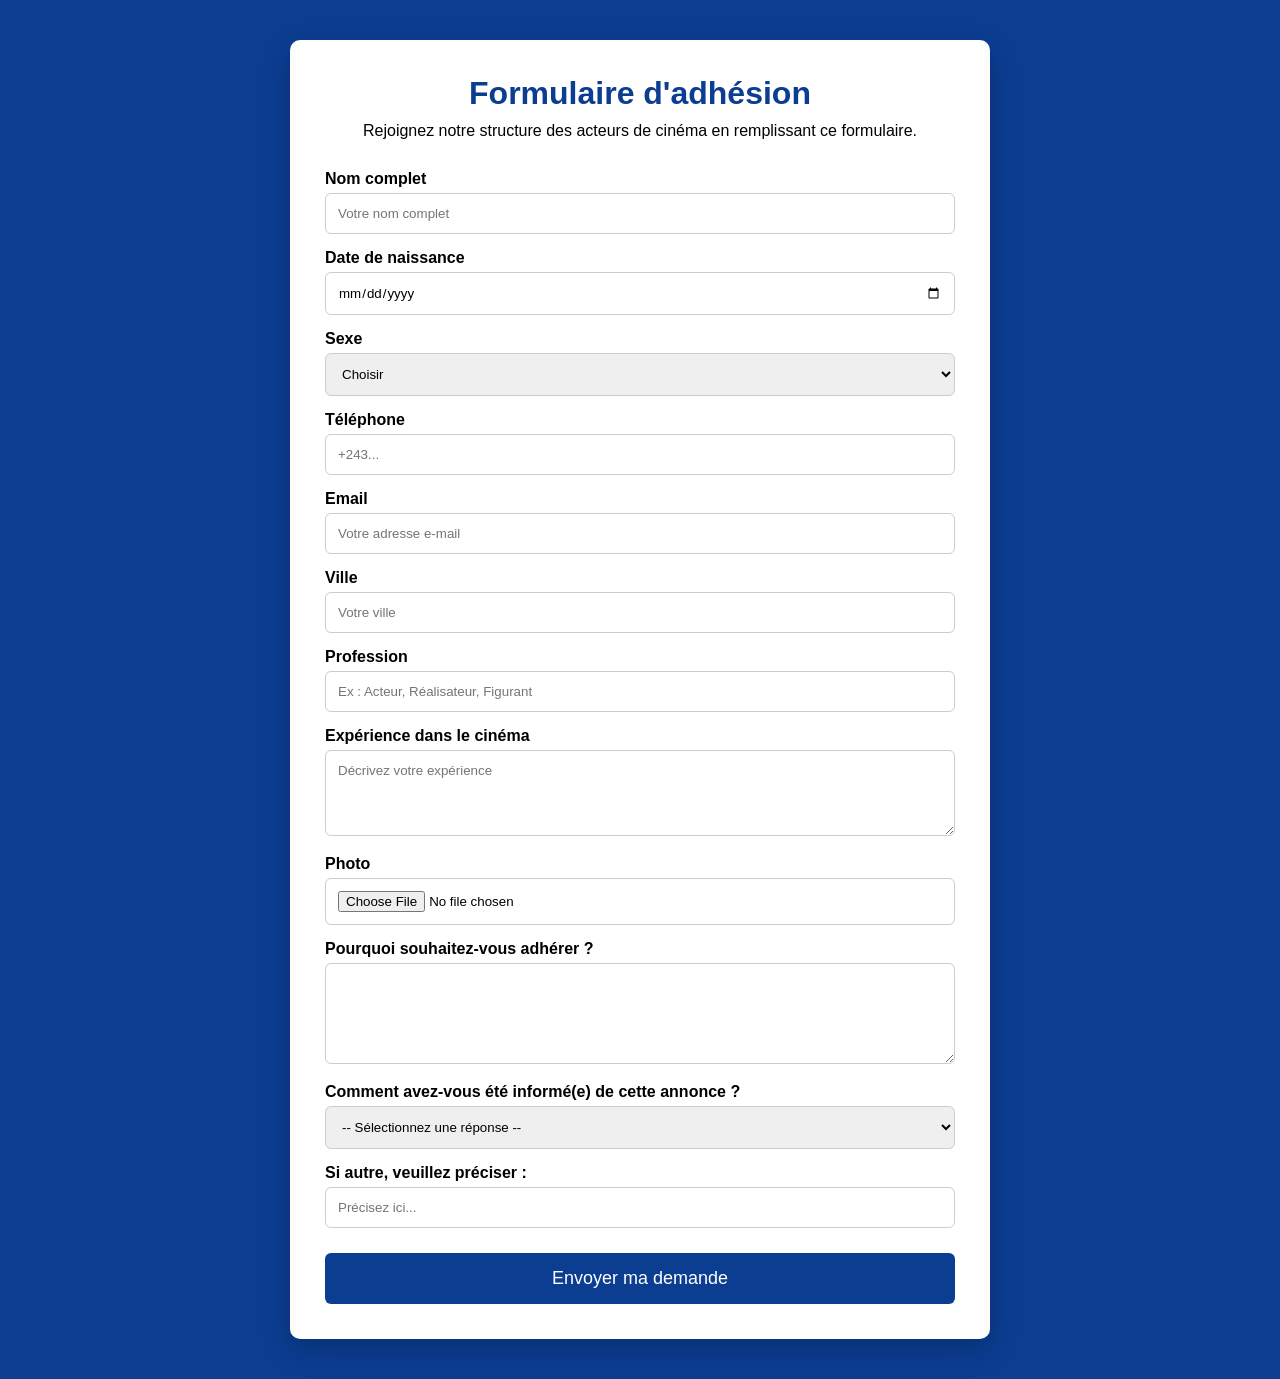
==== index.html @ 92d0492a "Renommer adhesion.html en index.html" ====
<!DOCTYPE html>
<html lang="fr">
<head>
<meta charset="UTF-8">
<meta name="viewport" content="width=device-width, initial-scale=1.0">
<title>Adhésion - Structure des Acteurs de Cinéma</title>

<link rel="stylesheet" href="style.css">
</head>

<body>

<div class="container">

<h1>Formulaire d'adhésion</h1>

<p>Rejoignez notre structure des acteurs de cinéma en remplissant ce formulaire.</p>

<form action="#" method="post">

<label>Nom complet</label>
<input type="text" placeholder="Votre nom complet" required>

<label>Date de naissance</label>
<input type="date" required>

<label>Sexe</label>
<select required>
<option value="">Choisir</option>
<option>Homme</option>
<option>Femme</option>
</select>

<label>Téléphone</label>
<input type="tel" placeholder="+243..." required>

<label>Email</label>
<input type="email" placeholder="Votre adresse e-mail">

<label>Ville</label>
<input type="text" placeholder="Votre ville">

<label>Profession</label>
<input type="text" placeholder="Ex : Acteur, Réalisateur, Figurant">

<label>Expérience dans le cinéma</label>
<textarea rows="4" placeholder="Décrivez votre expérience"></textarea>

<label>Photo</label>
<input type="file" accept="image/*">

<label>Pourquoi souhaitez-vous adhérer ?</label>
<textarea rows="5"></textarea>
<label for="source">Comment avez-vous été informé(e) de cette annonce ?</label>

<select id="source" name="source" required>
    <option value="">-- Sélectionnez une réponse --</option>
    <option value="facebook">Facebook</option>
    <option value="whatsapp">WhatsApp</option>
    <option value="instagram">Instagram</option>
    <option value="tiktok">TikTok</option>
    <option value="youtube">YouTube</option>
    <option value="radio">Radio</option>
    <option value="television">Télévision</option>
    <option value="ami">Par un ami ou un proche</option>
    <option value="affiche">Affiche ou banderole</option>
    <option value="site">Site web</option>
    <option value="autre">Autre</option>
</select><label for="autreSource">Si autre, veuillez préciser :</label>

<input
    type="text"
    id="autreSource"
    name="autreSource"
    placeholder="Précisez ici...">
<button type="submit">Envoyer ma demande</button>

</form>

</div>

</body>
</html>
---- style.css ----
*{
margin:0;
padding:0;
box-sizing:border-box;
font-family:Arial, sans-serif;
}

body{
background:#0b3d91;
padding:40px;
}

.container{
max-width:700px;
margin:auto;
background:white;
padding:35px;
border-radius:10px;
box-shadow:0 10px 30px rgba(0,0,0,.2);
}

h1{
text-align:center;
color:#0b3d91;
margin-bottom:10px;
}

p{
text-align:center;
margin-bottom:30px;
}

label{
display:block;
margin-top:15px;
font-weight:bold;
}

input,
select,
textarea{
width:100%;
padding:12px;
margin-top:5px;
border:1px solid #ccc;
border-radius:6px;
}

button{
margin-top:25px;
width:100%;
padding:15px;
background:#0b3d91;
color:white;
font-size:18px;
border:none;
border-radius:6px;
cursor:pointer;
}

button:hover{
background:#072c6a;
}
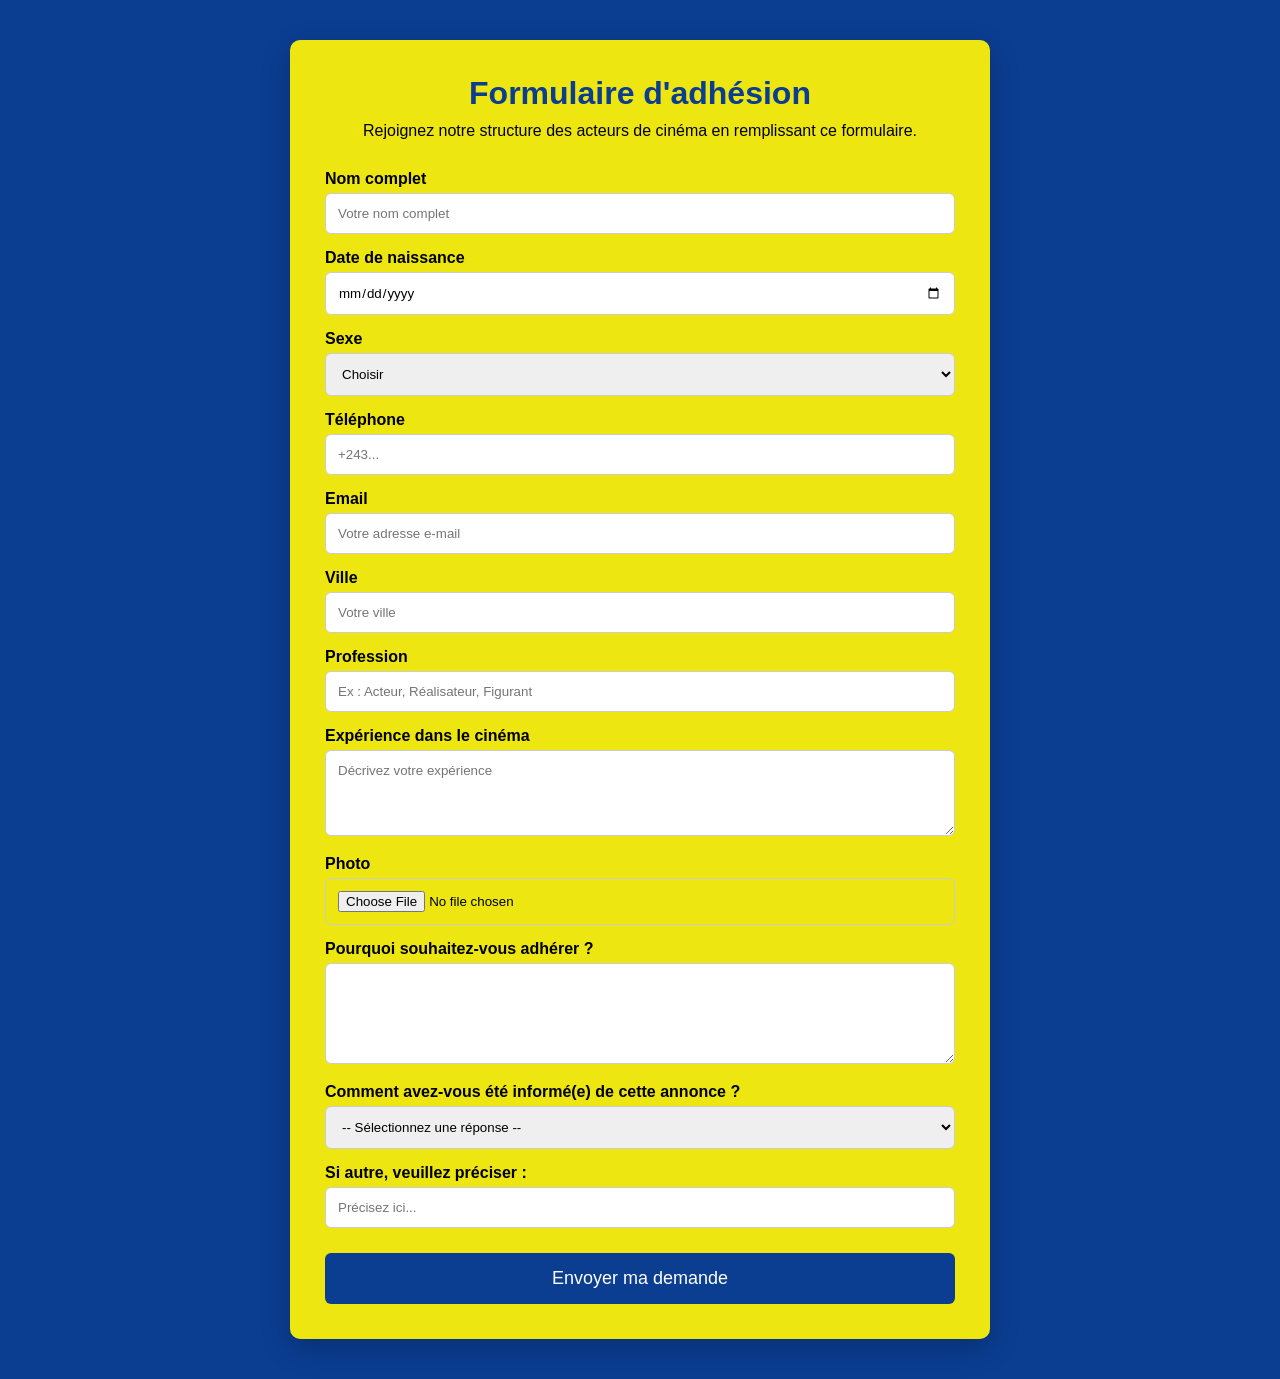
==== commit ccce0d44: "Connexion Formspree" ====
--- a/index.html
+++ b/index.html
@@ -16,41 +16,42 @@
 
 <p>Rejoignez notre structure des acteurs de cinéma en remplissant ce formulaire.</p>
 
-<form action="#" method="post">
+<form action="https://formspree.io/f/xykrbzqd" method="POST" enctype="multipart/form-data">
 
 <label>Nom complet</label>
-<input type="text" placeholder="Votre nom complet" required>
+<input type="text" name="nom_complet" placeholder="Votre nom complet" required>
 
 <label>Date de naissance</label>
-<input type="date" required>
+<input type="date" name="date_naissance" required>
 
 <label>Sexe</label>
-<select required>
+<select name="sexe" required>
 <option value="">Choisir</option>
 <option>Homme</option>
 <option>Femme</option>
 </select>
 
 <label>Téléphone</label>
-<input type="tel" placeholder="+243..." required>
+<input type="tel" name="telephone" placeholder="+243..." required>
 
 <label>Email</label>
-<input type="email" placeholder="Votre adresse e-mail">
+<input type="email" name="email" placeholder="Votre adresse e-mail">
 
 <label>Ville</label>
-<input type="text" placeholder="Votre ville">
+<input type="text" name="ville" placeholder="Votre ville">
 
 <label>Profession</label>
-<input type="text" placeholder="Ex : Acteur, Réalisateur, Figurant">
+<input type="text" name="profession" placeholder="Ex : Acteur, Réalisateur, Figurant">
 
 <label>Expérience dans le cinéma</label>
-<textarea rows="4" placeholder="Décrivez votre expérience"></textarea>
+<textarea name="experience" rows="4" placeholder="Décrivez votre expérience"></textarea>
 
 <label>Photo</label>
-<input type="file" accept="image/*">
+<input type="file" name="photo" accept="image/*">
 
 <label>Pourquoi souhaitez-vous adhérer ?</label>
-<textarea rows="5"></textarea>
+<textarea name="motivation" rows="5"></textarea>
+
 <label for="source">Comment avez-vous été informé(e) de cette annonce ?</label>
 
 <select id="source" name="source" required>
@@ -66,13 +67,16 @@
     <option value="affiche">Affiche ou banderole</option>
     <option value="site">Site web</option>
     <option value="autre">Autre</option>
-</select><label for="autreSource">Si autre, veuillez préciser :</label>
+</select>
+
+<label for="autreSource">Si autre, veuillez préciser :</label>
 
 <input
     type="text"
     id="autreSource"
     name="autreSource"
     placeholder="Précisez ici...">
+
 <button type="submit">Envoyer ma demande</button>
 
 </form>
--- a/style.css
+++ b/style.css
@@ -2,7 +2,7 @@
 margin:0;
 padding:0;
 box-sizing:border-box;
-font-family:Arial, sans-serif;
+font-family:Boroto, sans-serif;
 }
 
 body{
@@ -13,7 +13,7 @@
 .container{
 max-width:700px;
 margin:auto;
-background:white;
+background:rgb(237, 230, 17);
 padding:35px;
 border-radius:10px;
 box-shadow:0 10px 30px rgba(0,0,0,.2);
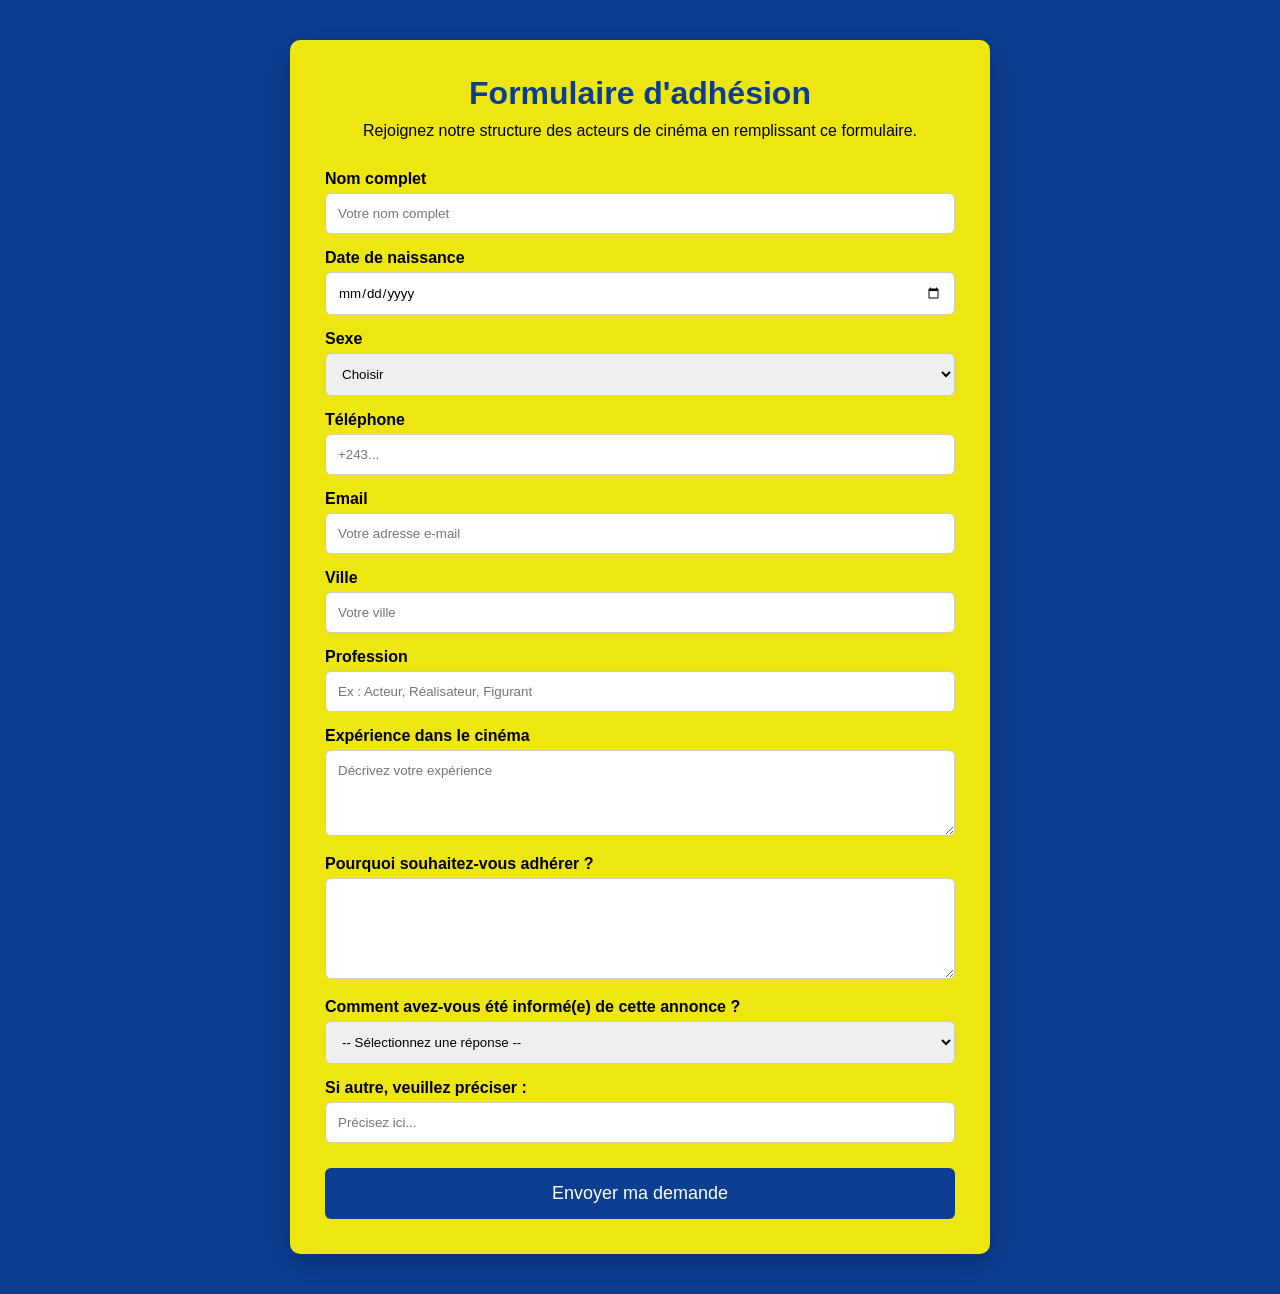
==== commit 5d88dc0c: "Suppression du champ photo" ====
--- a/index.html
+++ b/index.html
@@ -46,8 +46,6 @@
 <label>Expérience dans le cinéma</label>
 <textarea name="experience" rows="4" placeholder="Décrivez votre expérience"></textarea>
 
-<label>Photo</label>
-<input type="file" name="photo" accept="image/*">
 
 <label>Pourquoi souhaitez-vous adhérer ?</label>
 <textarea name="motivation" rows="5"></textarea>
